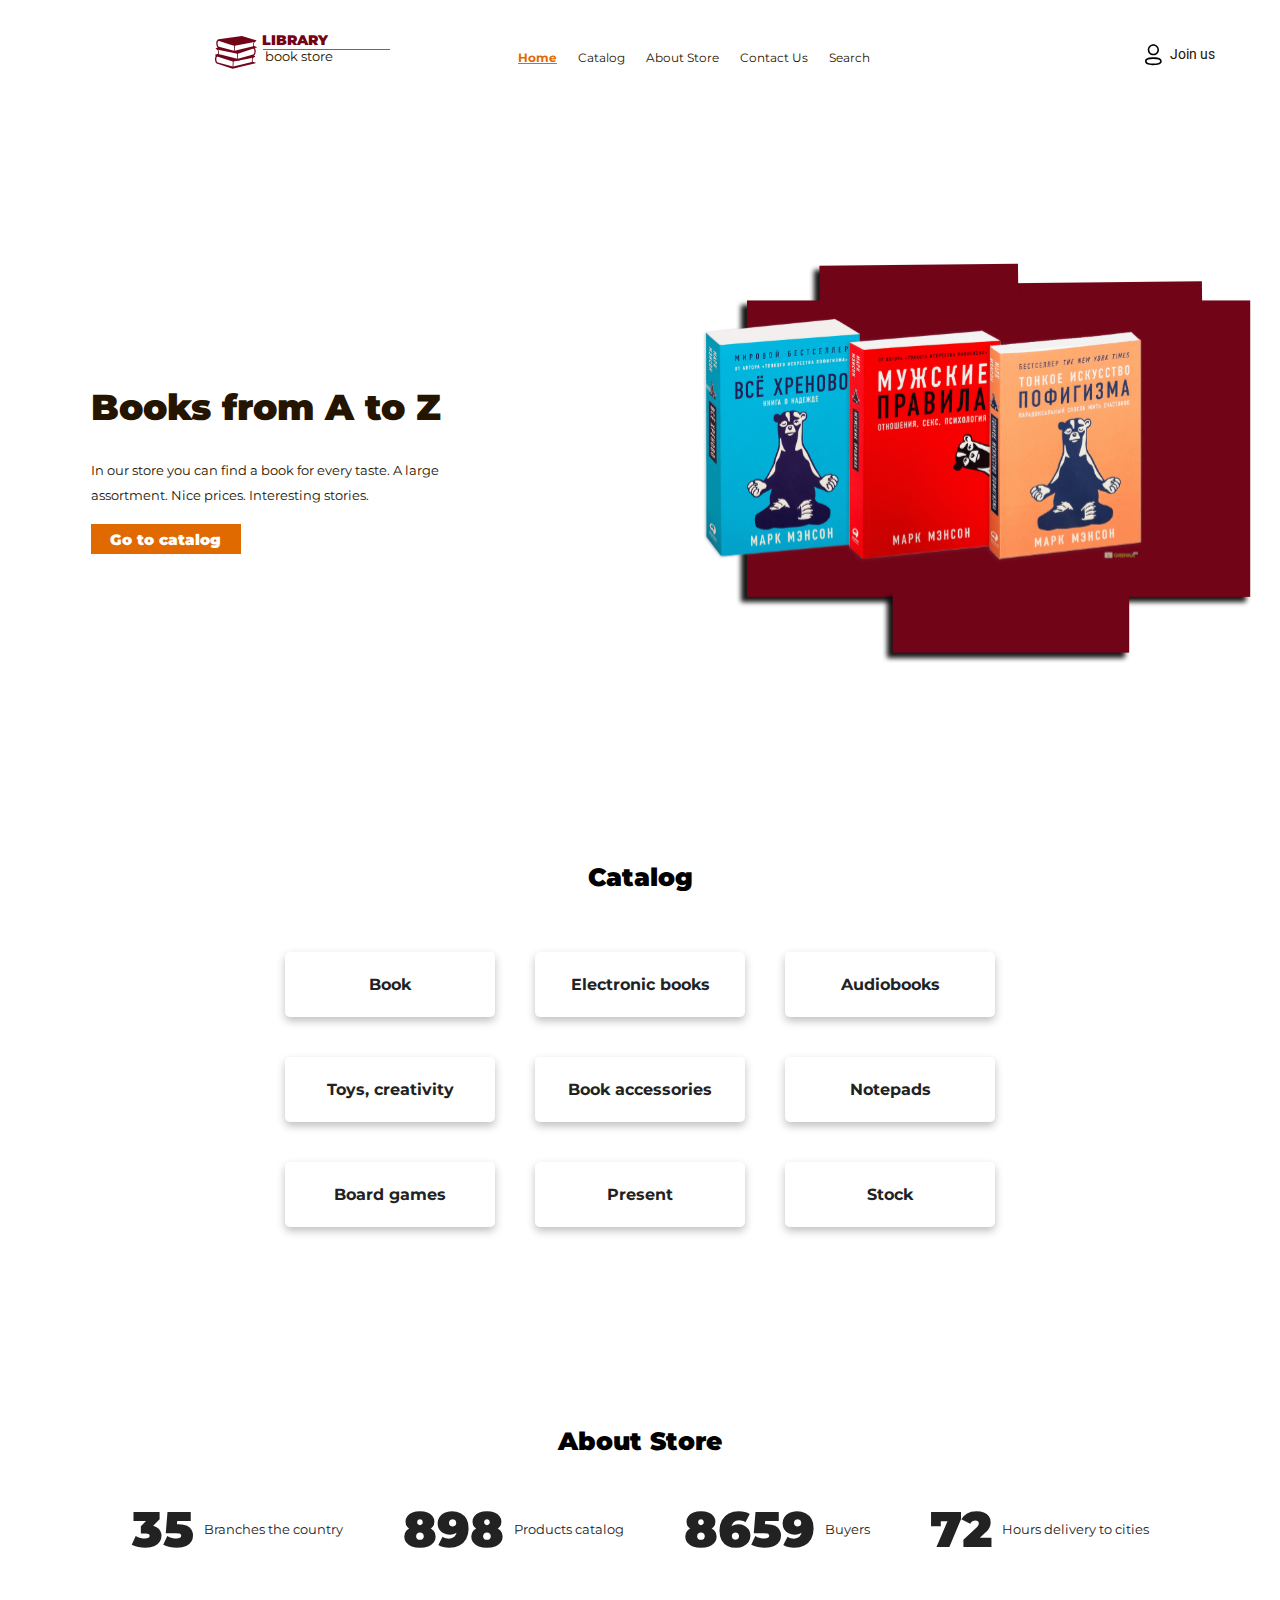
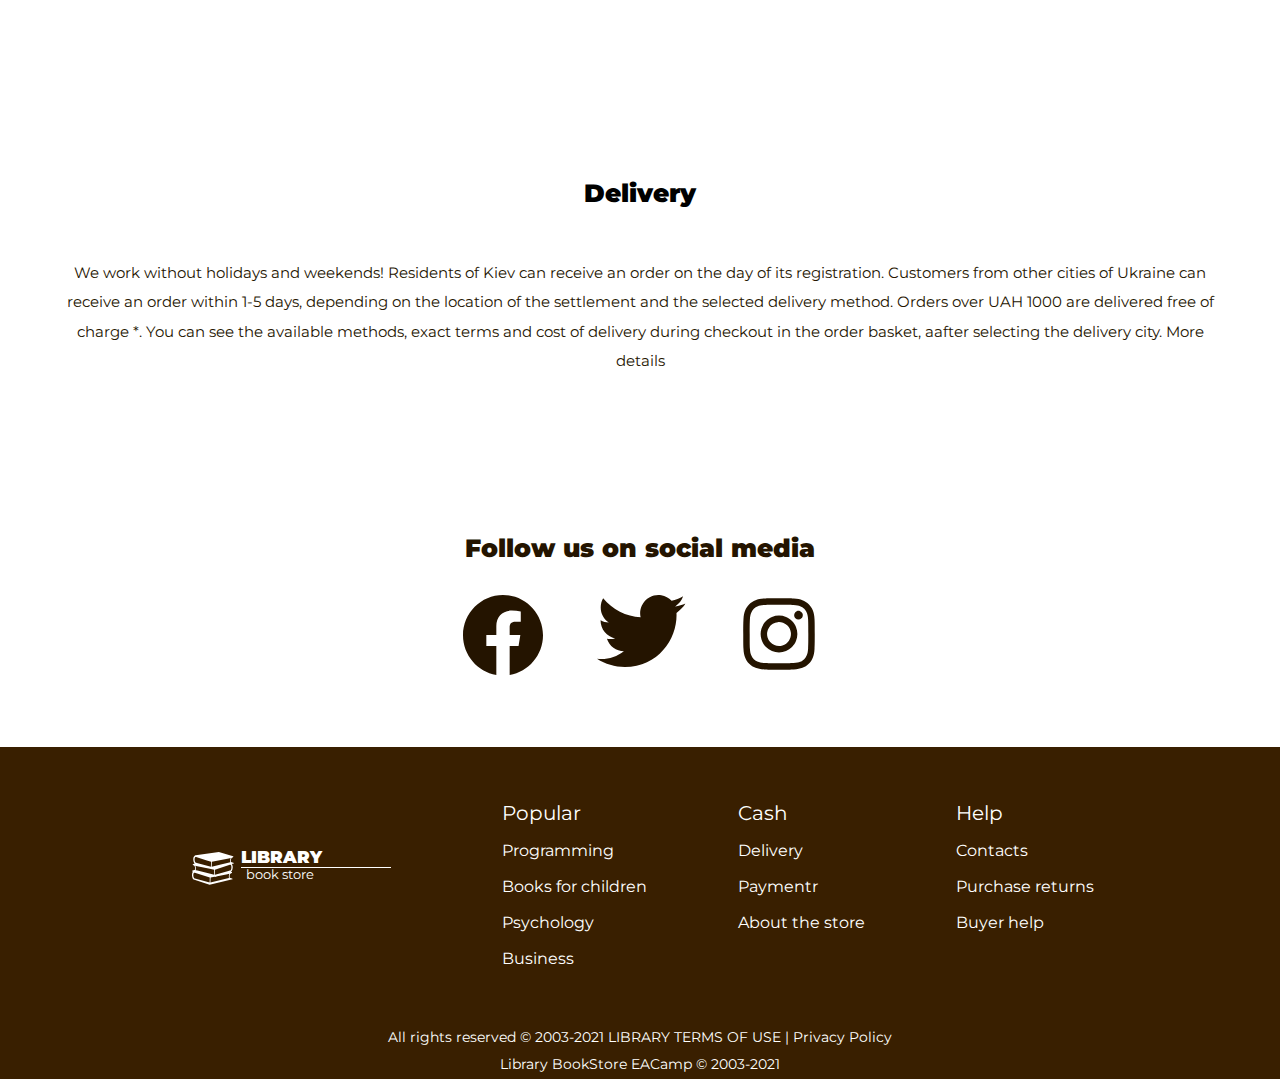
==== index.html @ 6139f286 "libraryapp io try" ====
<!DOCTYPE html>
<html lang="en">

<head>
    <meta charset="UTF-8">
    <meta name="viewport" content="width=device-width, initial-scale=1.0">
    <title>HomePage</title>
    <link href="https://cdn.jsdelivr.net/npm/bootstrap@5.3.2/dist/css/bootstrap.min.css" rel="stylesheet"
        integrity="sha384-T3c6CoIi6uLrA9TneNEoa7RxnatzjcDSCmG1MXxSR1GAsXEV/Dwwykc2MPK8M2HN" crossorigin="anonymous">
    <link rel="stylesheet" href="./client/assets/css/home.css">
</head>

<body>
    <!--HEADER-->
    <header>
        <div class="logoBox">
          <img src="./client/assets/img/headerLogo.svg" />
          <div class="logoWriting">
            <span>LIBRARY</span>
            <div class="line"></div>
            <span>book store</span>
          </div>
        </div>
        <div class="menu">
          <a class="orange" href="./index.html">Home</a>
          <a href="./client/catalog.html">Catalog</a>
          <a  href="./client/aboutPage.html">About Store</a>
          <a href="./client/contact.html">Contact Us</a>
          <a href="./client/searchPage.html">Search</a>
        </div>



          <!-- hamburger icon onclick button x -->

          <div id="overlayrespons" class="overlayresponsive"></div>

            <div id="responss" class="respons">

              <img id="xbtn" class="responsxbtn" src="./client/assets/img/xbutton.svg" alt="">

              <div id="responstag" class="navatag">
                <a href="./index.html">Home</a>
                <a href="./client/catalog.html">Catalog</a>
                <a href="./client/aboutPage.html">About Store</a>
                <a href="./client/contact.html">Contact Us</a>
                <a href="./client/searchPage.html">Search</a>
                <a class="joinopenmodel" href="#" id="joinclick"><span>Join us</span></a>
              </div>

            </div>

            <!-- <br>
            <br>
            <div class="responsmenutext">
              <a href="">Movements</a>
              <a href="">Store</a>
              <a href="">Catalog</a>
              <a href="">Delivery</a>
              <a href="">Blog</a>
            </div> -->
            

           

           <!-- ------ -->

        <div class="joinUs">
          <img src="./client/assets/img/joinUs.svg"/>
          <a class="joinopenmodel" href="#" id="joinclick"><span>Join us</span></a>
        </div>
        <!-- <img class="joinrespons" src="./client/assets/img/joinUs.svg" alt=""> -->
        <img id="hamburgerbtn" src="./client/assets/img/hamburger.svg" class="hamburger">
      </header>


    <section>

        <div class="sectionpage">

            <div class="secpag">
                <h1 class="booktext">Books from A to Z</h1>
                <p class="textp">In our store you can find a book for every taste. A large assortment. Nice prices.
                    Interesting stories.</p>
               <a href="./client/catalog.html"><button class="sectionbtn">Go to catalog</button></a>
            </div>

            <div class="cardmom">
                <img src="./client/assets/img/card.svg">
            </div>
        </div>

    </section>

    </header>

    <main>
        <section class="secCatalog">
            <h1 class="maincatalog">Catalog</h1>

            <div class="catalogboxmom">
                <div class="catalogbox1">
                    <div class="catalogcard">Book</div>

                    <div class="catalogcard">Toys, creativity</div>

                    <div class="catalogcard">Board games</div>

                </div>

                <div class="catalogbox1">

                    <div class="catalogcard">Electronic books</div>

                    <div class="catalogcard">Book accessories</div>

                    <div class="catalogcard">Present</div>

                </div>

                <div class="catalogbox1">

                    <div class="catalogcard">Audiobooks</div>

                    <div class="catalogcard">Notepads</div>

                    <div class="catalogcard">Stock</div>

                </div>


            </div>

        </section>


        <section class="secabout">
            <h1 class="maincatalog">About Store</h1>

            <div class="aboutboxmom">

                <div class="aboutbox1">
                    <div class="aboutnumb">35</div>

                    <div>
                        <p class="numbertext">Branches the country</p>
                    </div>

                </div>

                <div class="aboutbox1">
                    <div class="aboutnumb">898</div>

                    <div>
                        <p>Products catalog</p>
                    </div>
                </div>

                <div class="aboutbox1">
                    <div class="aboutnumb">8659</div>

                    <div>
                        <p>Buyers</p>
                    </div>
                </div>

                <div class="aboutbox1">
                    <div class="aboutnumb">72</div>

                    <div>
                        <p>Hours delivery to cities</p>
                    </div>
                </div>

            </div>
        </section>

        <section class="secdelivery">

            <h1 class="maindelivery">Delivery</h1>
            <p class="deliverytext">We work without holidays and weekends! Residents of Kiev can receive an order on the
                day of its registration. Customers from other cities of Ukraine can receive an order within 1-5 days,
                depending on the location of the settlement and the selected delivery method. Orders over UAH 1000 are
                delivered free of charge *. You can see the available methods, exact terms and cost of delivery during
                checkout in the order basket, aafter selecting the delivery city.
                More details
            </p>

        </section>

        <section id="sectionThree">
          <span>Follow us on social media</span>
          <div class="icons">
            <a href="https://www.facebook.com/"><img src="./client/assets/img/facebook.svg" /></a>
            <a href="https://twitter.com/?lang=tr"><img src="./client/assets/img/twitter.svg" /></a>
            <a href="https://www.instagram.com/"><img src="./client/assets/img/instagram.svg" /></a>
          </div>
        </div>
        </section>

    </main>


  <!-- FOOTER-->
  <footer class="footerpage">
    <div class="footerMain">
      <div class="footerlibblock">
        <img
          width="42"
          height="42"
          src="./client/assets/img/footerLogo.svg"
          alt=""
        />
        <div class="librarylayout">
          <h1 class="footerlibtext">LIBRARY</h1>
          <div class="footerlibbor"></div>
          <h2 class="footerbookstr">book store</h2>
        </div>
      </div>
      <div class="footerMobileBox">
        <a href="">Home</a>
        <a href="">Catalog</a>
        <a href="">About</a>
        <a href="">Contact us</a>
        <a href="">Search</a>
        <img src="./client/assets/img/footerLine.svg" class="line" />
      </div>

      <div class="footertagbox">
        <div class="tagbox">
          <a class="popularTag" href="">Popular</a>
          <a class="footerTag" href=""> Programming</a>
          <a class="footerTag" href=""> Books for children</a>
          <a class="footerTag" href="">Psychology</a>
          <a class="footerTag" href=""> Business</a>
        </div>

        <div class="tagbox">
          <a class="popularTag" href="">Cash</a>
          <a class="footerTag" href="">Delivery</a>
          <a class="footerTag" href=""> Paymentr</a>
          <a class="footerTag" href=""> About the store</a>
        </div>

        <div class="tagbox">
          <a class="popularTag" href="">Help</a>
          <a class="footerTag" href="">Contacts</a>
          <a class="footerTag" href=""> Purchase returns</a>
          <a class="footerTag" href=""> Buyer help</a>
        </div>
      </div>
    </div>

    <div class="textend">
      <p>
        All rights reserved © 2003-2021 LIBRARY TERMS OF USE | Privacy Policy
      </p>
      <p>Library BookStore EACamp © 2003-2021</p>
    </div>
  </footer>


    <!-- join us Modal -->

    <div class="overlay" id="overlaymodal"></div>

    <div class="joincontent" id="joinustext">
        <div>
            <h1 class="jointitle">Join Us</h1>
        </div>

        <br>
        <br>
        <br>

    <div class="joinboxing">
        <input class="joininputname" type="text" name="" id="" placeholder="Fullname">
        <input class="joininputname" type="text" name="" id="" placeholder="Email">
        <button class="joinbtn">Join</button>
    </div>
    </div>




    <script src="./client/assets/js/index.js"></script>
    <script src="./client/assets/js/responsive.js"></script>
</body>

</html>
---- client/assets/css/home.css ----
@import url(./fonthome.css);
@import url(./resethome.css);
header {
    display: flex;
    justify-content: space-between;
    align-items: center;
  }
  header .logoBox {
    display: flex;
    margin-top: 31px;
    margin-left: 215px;
  }
  header .logoWriting {
    display: flex;
    flex-direction: column;
  }
  header .logoWriting span:first-child {
    color: #720418;
    font-family: "Montserrat", sans-serif;
    font-size: 14px;
    font-style: normal;
    font-weight: 900;
    line-height: normal;
    margin-left: 5px;
  }
  header .logoWriting .line {
    width: 127px;
    height: 1px;
    background: rgba(0, 0, 0, 0.59);
    margin-left: 6px;
  }
  header .logoWriting span:last-child {
    margin-left: 8px;
    color:  #241400;
  /* Текст в параграфах */
  font-family: Montserrat;
  font-size: 13px;
  font-style: normal;
  font-weight: 400;
  
  }
  header .menu {
    display: flex;
    gap: 21px;
    margin-top: 42px;
  }
  header .menu a {
    color: #241400;
    font-family: "Montserrat", sans-serif;
    font-size: 12px;
    font-style: normal;
    font-weight: 400;
    line-height: 196.187%;
    text-decoration: none;
  }
  header .menu .orange {
    color: #e16a00;
    font-family: "Montserrat", sans-serif;
    font-size: 12px;
    font-style: normal;
    font-weight: 700;
    line-height: 196.187%;
    text-decoration-line: underline;
  }
  header .joinUs {
    display: flex;
    justify-content: center;
    align-items: center;
    gap: 6px;
    margin-top: 35px;
  }
  header .joinUs span {
    color: #241400;
    font-family: "Roboto", sans-serif;
    font-size: 14px;
    font-style: normal;
    font-weight: 400;
    line-height: normal;
    margin-right: 65px;
  }
.body{
    background-color: rgb(255,250,245);
}

.responsmenutext a{
  display: none;
}

.libborder{
    width: 150px;
    height: 1px;
    background-color: brown;
}


.librarylayout{
    display: flex;
    flex-direction: column;
}

.libraryblock{
    display: flex;
    gap: 7px;
}

.sectiona{
    color: #241400;
    font-family: 'Montserrat', sans-serif;font-family: 'Roboto', sans-serif;
}
h3{
color: #E16A00;
font-size: 12px;
font-style: normal;
font-weight: 700;
line-height: 196.187%; /* 23.542px */
text-decoration-line: underline;
font-family: 'Montserrat', sans-serif;
}

.headersection{
display: flex;
gap: 25px;
font-family: 'Montserrat', sans-serif;
font-size: 12px;
font-style: normal;
font-weight: 400;
line-height: 196.187%;
}

.join{
    display: flex;
    align-items: center;
    gap: 5px;
    margin-left: 100px;
}

.sectionbtn{
    background-color: #E16A00;
    border: none;
    width: 150px;
    height: 30px;
    color: #FFFFFF;
    font-size: 15px;
font-style: normal;
font-weight:900;
line-height: 196.187%;
font-family: 'Montserrat', sans-serif;
}

.bookfrom{
    font-weight: 900;
}

.sectionpage {
    display: flex;
    justify-content: center;
    gap: 239px;
    align-items: center;
    
}

.secpag{
    display: flex;
    justify-content: center;
    flex-direction: column;
    gap: 15px;

}

.textp{
width: 370px;
font-family: 'Montserrat', sans-serif;
font-size: 13px;
font-style: normal;
font-weight: 400;
line-height: 196.187%;
color: #241400;
}

.cardall{
    display: flex;
    flex-direction: row-reverse;
}

section{
    display: flex;
    justify-content: space-around;
    align-items: flex-start;
    margin-top: 190px;
}

.booktext{
    color: #241400;
    font-family: Montserrat;
    font-size: 36px;
    font-style: normal;
    font-weight: 900;
    line-height: 196.187%;
}

.librarytext{
color: #720418;
font-family: 'Montserrat', sans-serif;
font-size: 17px;
font-style: normal;
font-weight: 900;
line-height: normal;
}

.bookstore{
font-family: 'Montserrat', sans-serif;
font-size: 13px;
font-style: normal;
font-weight: 400;
margin-left: 5px;
}

.cardmom{
    display: flex;
width: 490px;
height: 400px;
flex-shrink: 0;
}



/* ---- css for main */

.maincatalog{
    color: #000000;
font-size: 25px;
font-style: normal;
font-weight: 900;
line-height: 196.187%;
font-family: 'Montserrat', sans-serif;
}

.secCatalog{
    display: flex;
    justify-content: center;
    align-items: center;
    flex-direction: column;
    gap: 50px;
}

.catalogcard{
display: flex;
justify-content: center;
align-items: center;
width: 210px;
height: 65px;
font-weight:700;
flex-shrink: 0;
border-radius: 5px;
background: #FFFFFF;
font-family: 'Montserrat', sans-serif;
box-shadow: 0px 4px 9px 0px rgba(0, 0, 0, 0.25);
}

.catalogbox1{
    display: flex;
    flex-direction: column;
    justify-content: center;
    align-items: center;
    gap: 40px;
}

.catalogboxmom{
    display: flex;
    justify-content: center;
    gap: 40px;
}

.aboutboxmom{
    display: flex;
    justify-content: center;
    gap: 60px;
    
}

.aboutbox1{
    display: flex;
    justify-content: center;
    align-items: center;
    gap: 10px;
}

.secabout{
    display: flex;
    justify-content: center;
    align-items: center;
    flex-direction: column;
    gap: 15px;
}

.aboutnumb{
font-size: 50px;
font-style: normal;
font-weight: 900;
line-height: 196.187%;
font-family: 'Montserrat', sans-serif;
}

.aboutbox1 p{
    font-size: 13px;
font-style: normal;
font-weight: 400;
line-height: 196.187%; 
font-family: 'Montserrat', sans-serif;
}

.maindelivery{
    color: #000000;
font-size: 25px;
font-style: normal;
font-weight: 900;
line-height: 196.187%;
font-family: 'Montserrat', sans-serif;
}

.secdelivery{
    display: flex;
    justify-content: center;
    flex-direction: column;
    align-items: center;
    gap: 40px;
}

.deliverytext{
color: #241400;
width: 1160px;
text-align: center;
font-size: 15px;

font-weight:400;
line-height: 196.187%;
font-family: 'Montserrat', sans-serif;
}


/* media section */

#sectionThree {
    display: flex;
    justify-content: center;
    align-items: center;
    flex-direction: column;
    margin-top: 148px;
    margin-bottom: 72px;
  }
  #sectionThree span {
    color: #241400;
    font-family: "Montserrat", sans-serif;
    font-size: 25px;
    font-style: normal;
    font-weight: 900;
    line-height: 196.187%;
  }
  #sectionThree .icons {
    display: flex;
    gap: 54px;
    margin-top: 22px;
  }


  /* Footer */

  .footerpage{
    background-color: #391F00;
display: flex;
flex-direction: column;
/* display: flex;
justify-content: space-between;
width: 100%;
height: 200px;
flex-shrink: 0;
background-color: #391F00;
box-sizing: border-box;
padding-left: 192px;
padding-right: 186px; */
  }

  .footerlibtext{
    color: #FFFFFF;
font-family: 'Montserrat', sans-serif;
font-size: 17px;
font-style: normal;
font-weight: 900;
line-height: normal;
  }

  .footerbookstr{
    color: #FFFFFF;
font-family: 'Montserrat', sans-serif;
font-size: 13px;
font-style: normal;
font-weight: 400;
margin-left: 5px;
  }

  .footerlibbor{
    width: 150px;
    height: 1px;
    background-color: #FFFFFF;
  }

  .popularTag{
    color: #FFFFFF;
    font-size: 20px;
    font-family: 'Montserrat', sans-serif;
  }

  .footerTag{
    color: #FFFFFF;
    font-family: 'Montserrat', sans-serif;
  }

.footertagbox{
    display: flex;
    gap: 91px;
    margin-top: 56px;
}

.footerallbox{
    display: flex;
    justify-content: space-around;
    align-items: center;
}

.tagbox{
    display: flex;
    flex-direction: column;
    gap: 20px;
}

.footerlibblock{
    display: flex;
    gap: 7px;
    margin-top: 100px;
}

.footerMain{
    display: flex;
justify-content: space-between;
width: 100%;
height: 200px;
flex-shrink: 0;
background-color: #391F00;
box-sizing: border-box;
padding-left: 192px;
padding-right: 186px;
}

.textend{
    text-align: center;
    color: #FFFFFF;
    margin-top: 77px;
    font-size: 14px;
font-style: normal;
font-weight: 400;
line-height: 196.187%;
font-family: 'Montserrat', sans-serif;
}


/* ---- Join modal */



body .overlay{
  position: fixed;
  top: 0;
  left: 0;
  width: 100vw;
  height: 100vh;
  background: rgba(0, 0, 0, 0.50);
  z-index: 1;
  display: none;
  /* transition: opacity 0.3s ease; */
}



.overlay:hover, .overlay:focus{
  color: black;
  text-decoration: none;
  cursor: pointer;
}

.joinopenmodel{
  background-color: #ddd;
}

.joincontent{
  position: absolute;
  top: 95%;
  left: 50%;
  transform: translate(-50%, -50%);
  background-color: #FFFFFF;
  width: 630px;
  height: 500px;
  flex-shrink: 0;
  z-index: 2;
  text-align: center;
  padding: 20px;
  box-sizing: border-box;
  display: none;
}

.jointitle{
  text-align: center;
  font-size: large;
  margin-top: 45px;
  color: #000;
  font-family: 'Montserrat', sans-serif;
  text-align: center;
 
  font-size: 38px;
  font-style: normal;
  font-weight: 700;
  line-height: normal;
}

.joininputname{
  border: 1px solid #CECECE;
background: #FFF;
width: 550px;
height: 70px;
flex-shrink: 0;
color: #797667;

font-family: 'Crimson Text', serif;
font-size: 19px;
font-style: normal;
font-weight: 400;
line-height: normal;
box-sizing: border-box;
padding-left: 38px;
padding-bottom: 10px;

}

.joinboxing{
  display: flex;
  flex-direction: column;
  align-items: center;
  gap: 30px;
}

.joinbtn{
  width: 550px;
  height: 70px;
  flex-shrink: 0;
  border-radius: 5px;
border: 1px solid #CECECE;
background: #E16A00;
color: #FFF;

text-align: center;
font-family: 'Crimson Text', serif;
font-size: 19px;
font-style: normal;
font-weight: 700;
line-height: normal;
}

.joinopenmodel{
  background-color: transparent;
}

@keyframes fadeIn {
  from {
  	opacity: 0;
  }
  to {
 	opacity: 1;
  }
}

@keyframes fadeOut {
  from {
  	opacity: 1;
  }
  to {
 	opacity: 0;
  }
}

header .hamburger{
  display: none;
}

footer .footerMobileBox{
  display: none;
}

.joinrespons{
  display: none;
}

.respons{
  display: none;
}

/* ----- Home Page Responsive */


@media screen and (max-width: 911px) {
  body {
    overflow-x: hidden;
  }
header {
    display: flex;
    flex-wrap: wrap;
    padding-left: 15px;
    padding-right: 33px;
}
  header .logoBox {
    width: 177px;
    height: 42px;
    flex-shrink: 0;
    margin-left: 0px;
    margin-top: 16px;
  }
  header .menu {
    display: none;
  }
  header .joinUs {
    display: none;
  }
  header .hamburger {
    display: block;
  }

  /* responsive overlay and menu page */


  .respons img{
    position: fixed;
    top: 0;
    right: 0;
    margin-right: 15px;
    margin-top: 22px;
    display: none;
  }

  

.respons .navatag {
display: flex;
flex-direction: column;
position: fixed;
top: 0;
right: 0;
margin-right: 15px;
margin-top: 18px;
margin-top: 120px;
margin-right: 15px;
text-align: right;
font-family: Montserrat;
font-size: 17px;
font-style: normal;
font-weight: 400;
line-height: 196.187%;
display: none;
}

  .navatag a{
    display: flex;
    flex-direction: column;
    color: #F2F2F2;
    margin-top: 30px;
  }

 body .overlayresponsive{
    position: fixed;
    top: 0;
    left: 0;
    width: 100vw;
    height: 100vh;
    background: rgba(36, 20, 0, 0.90);
    display: none;
  }

/* .responsmenutext a{
display: flex;
flex-direction: column;
margin-top: 70px;
margin-right: 15px;
color: #F2F2F2;
text-align: right;
font-family: Montserrat;
font-size: 17px;
font-style: normal;
font-weight: 400;
line-height: 196.187%;
} */
  

/* ---------- */



  .joinrespons{
    display: block;
  }

  .sectionpage {
    display: flex;
    flex-direction: column;
  /* flex-wrap: wrap; */
  /* width: 100%; */
  width: 100vh;
  margin: 0;
}


.secpag{
  margin-left: 7px;
  display: flex;
  margin-top: -70px;
  
  flex-wrap: wrap;
}

.secpag p{
  margin-left: 6px;
}
.cardmom img{
width: 77%;
display: flex;
flex-direction: column;
justify-content: center;
flex-wrap: wrap;
margin: auto;
margin-top: -120px;
}

.secabout{
 margin-top: px;
}
.cardmom{
  display: flex;
margin-bottom: -350px;
flex-shrink: 0;
}

.sectionbtn{
  width: 360px;
  height: 50px;
}



.catalogboxmom{
  display: flex;
  flex-direction: column;
  justify-content: center;
}

.aboutboxmom{
  display: flex;
  flex-direction: column;
  align-items: start;
  justify-content: center;
  gap: 50px;
  
  width: 330px;
  
}


.deliverytext{
  color: #241400;
text-align: center;
max-width: 290px;
  }


  footer {
    display: flex;
    justify-content: center;

  }

  footer .footerMain {
    display: flex;
    justify-content: center;
    flex-direction: column;
    width: 100%;
    height: 166px;
    flex-shrink: 0;
    background-color: #391f00;
    box-sizing: border-box;
    padding-left: 38px;
    padding-right: 21.4px;
    padding-top: 13px;
  }
  footer .tagbox {
    display: none;
  }
  footer .footertagbox {
    justify-content: center;
    margin-top: 0px;
    padding-top: 0px;
  }
  footer .footerlibblock {
    justify-content: center;
    display: flex;
    margin-bottom: 4px;
    margin-top: 141px;
  }
  footer .footerMain {
    justify-content: center;
    margin: 0;
    padding: 0;
    height: 0px;
  }
  footer .footerMobileBox {
    display: block;
    text-align: center;
  }
  footer .footerMobileBox a {
    padding: 8px;
    color: #f2f2f2;
    font-family: "Montserrat",  sans-serif;
    font-size: 12px;
    font-style: normal;
    font-weight: 400;
    line-height: 196.187%; /* 23.542px */
  }
  footer .textend {
    margin-top: 130px;
    display: flex;
    justify-content: center;
  }
  footer .textend p:first-child {
    display: none;
  }
  footer .textend p:last-child {
    display: block;
    color: #fff;
    text-align: center;
    font-family: "Montserrat",  sans-serif;
    font-size: 12px;
    font-style: normal;
    font-weight: 400;
    line-height: 196.187%; /* 23.542px */
    width: 175px;
  }
  footer .footerMobileBox .line {
    display: block;
    margin: auto;
    width: 250px;
    margin-top: 32px;
  }
}
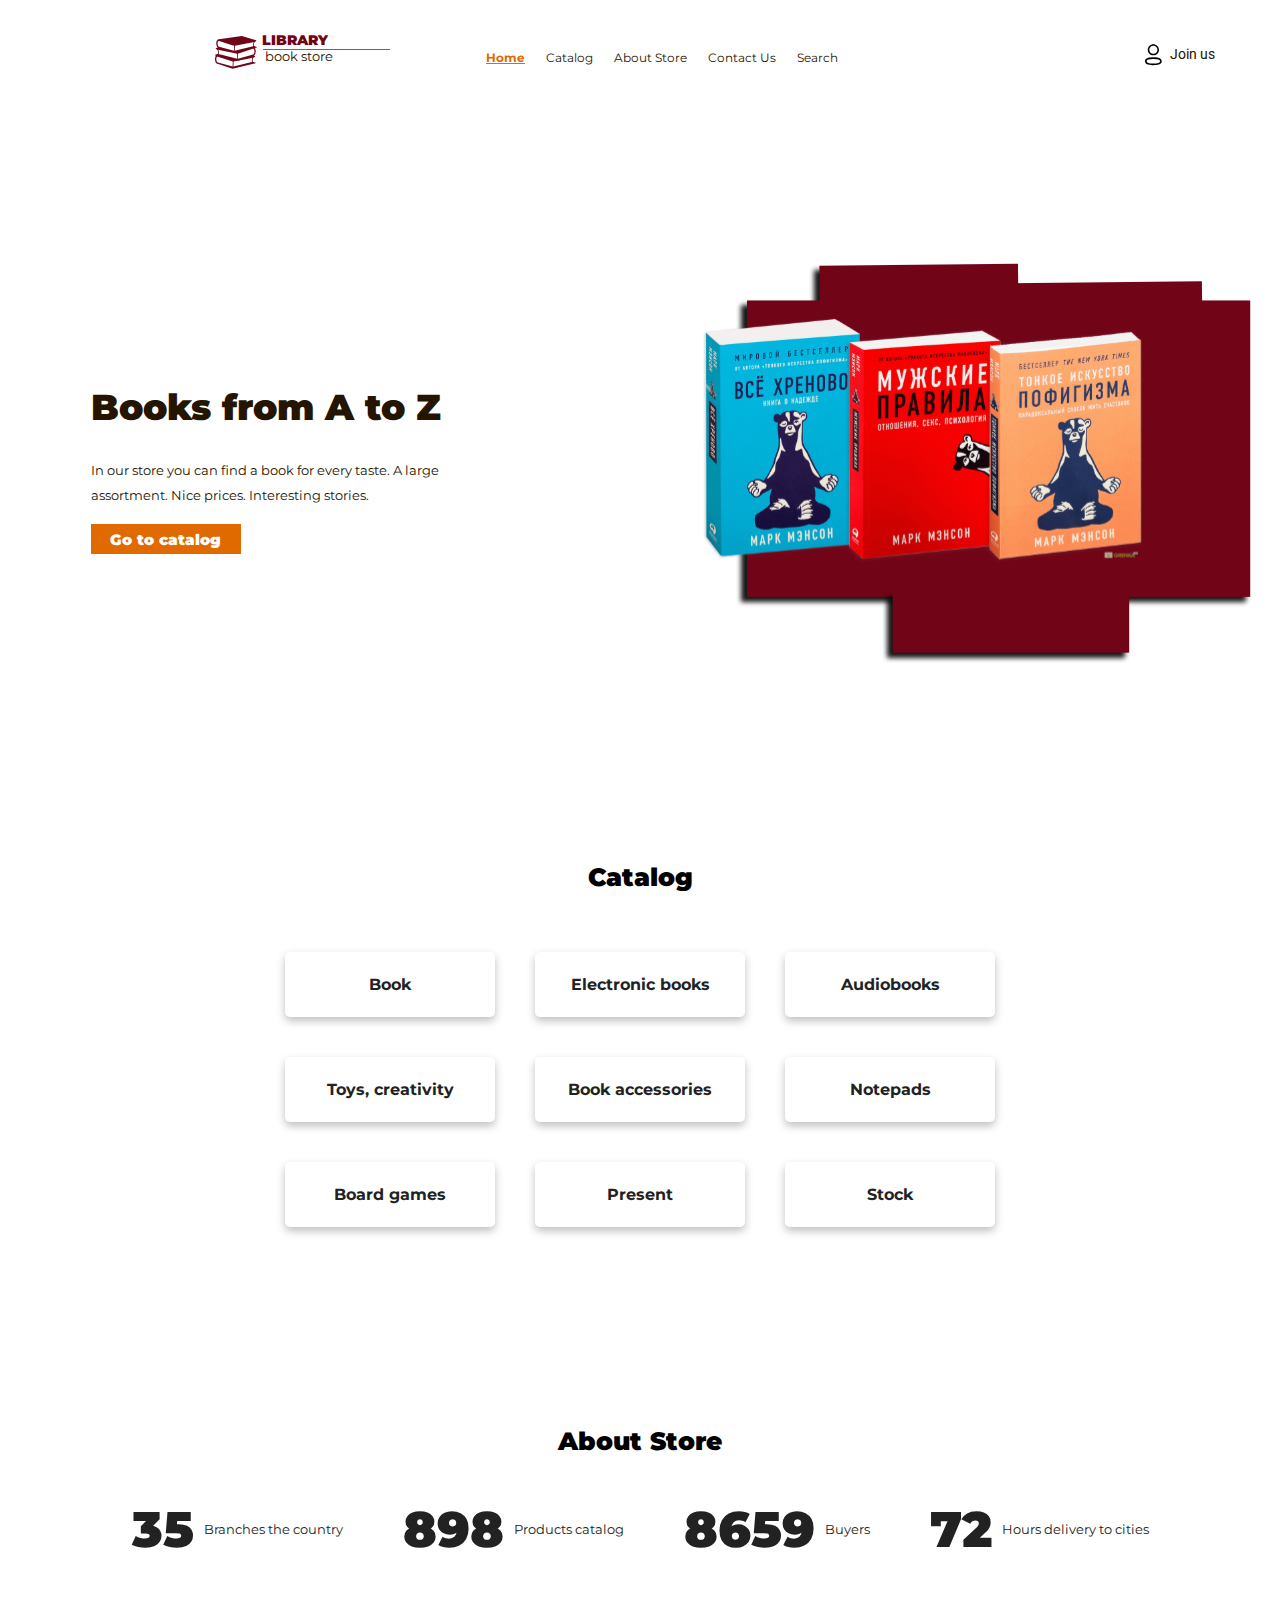
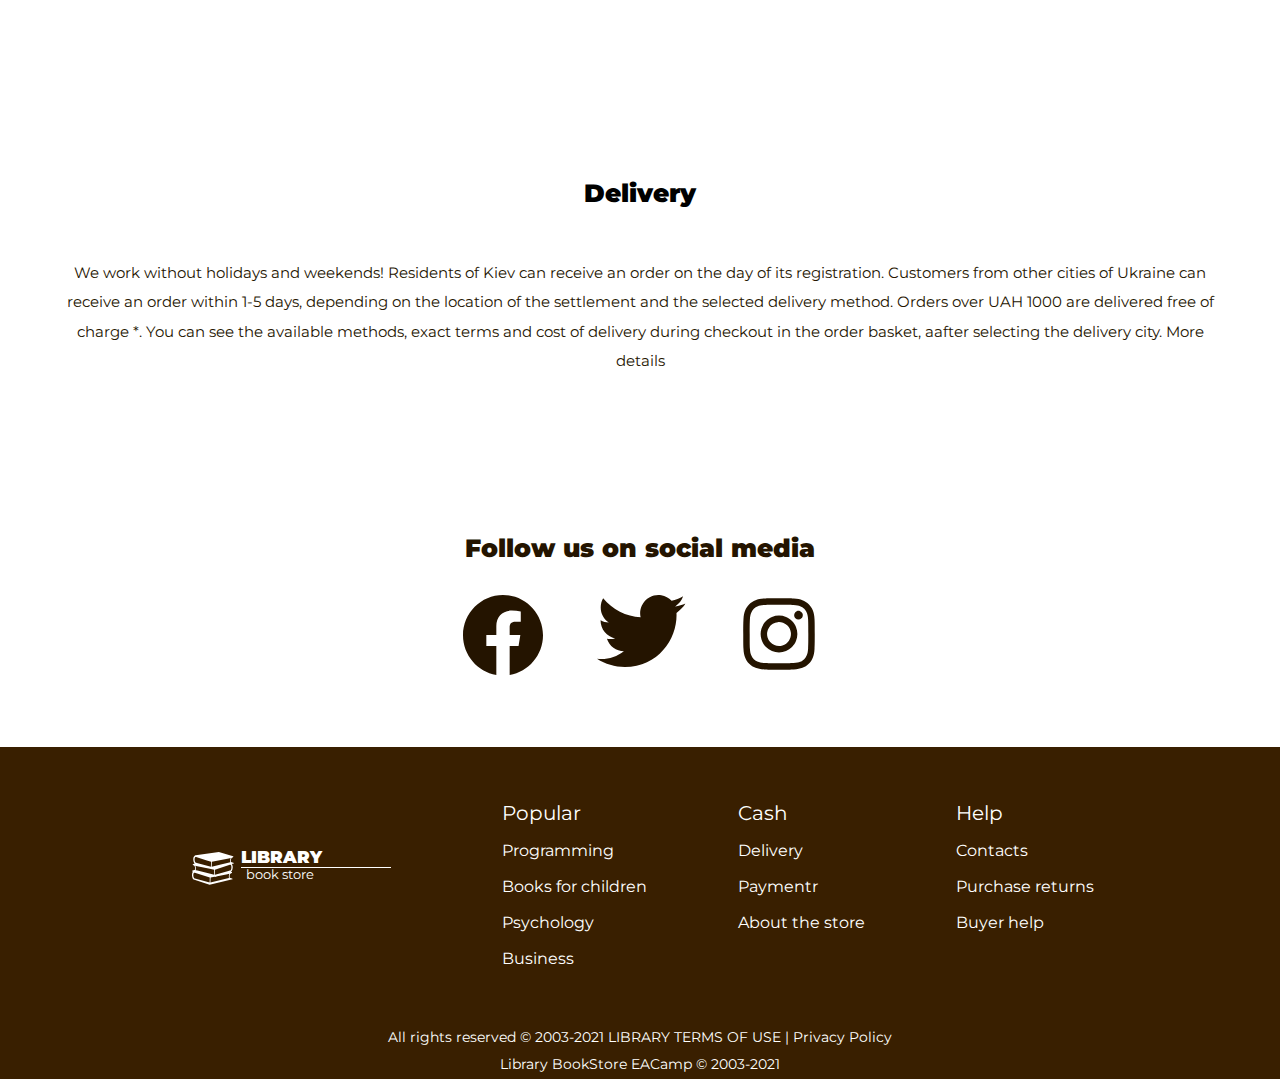
==== commit ae034825: "mobile responsive join us page update" ====
--- a/index.html
+++ b/index.html
@@ -45,9 +45,12 @@
                 <a href="./client/aboutPage.html">About Store</a>
                 <a href="./client/contact.html">Contact Us</a>
                 <a href="./client/searchPage.html">Search</a>
-                <a class="joinopenmodel" href="#" id="joinclick"><span>Join us</span></a>
               </div>
 
+            </div>
+
+            <div class="">
+              <img class="responsivejoinUs" id="joinclick" src="./client/assets/img/joinUs.svg"/>
             </div>
 
             <!-- <br>
--- a/client/assets/css/home.css
+++ b/client/assets/css/home.css
@@ -80,6 +80,10 @@
   }
 .body{
     background-color: rgb(255,250,245);
+}
+
+.responsivejoinUs{
+  display: none;
 }
 
 .responsmenutext a{
@@ -701,6 +705,51 @@
 
 
 
+
+
+
+/* ----- Join Us page */
+
+.joincontent{
+ width: 350px;
+}
+
+.joininputname{
+  width: 300px;
+}
+
+.joinbtn{
+  width: 300px;
+}
+
+.responsivejoinUs{
+  display: block;
+}
+
+
+.joincontent{
+  position: absolute;
+  top: 60%;
+  left: 50%;
+  transform: translate(-50%, -50%);
+  background-color: #FFFFFF;
+  flex-shrink: 0;
+  z-index: 2;
+  text-align: center;
+  padding: 20px;
+}
+
+
+
+
+
+
+
+
+
+/* --------- */
+
+
   .joinrespons{
     display: block;
   }
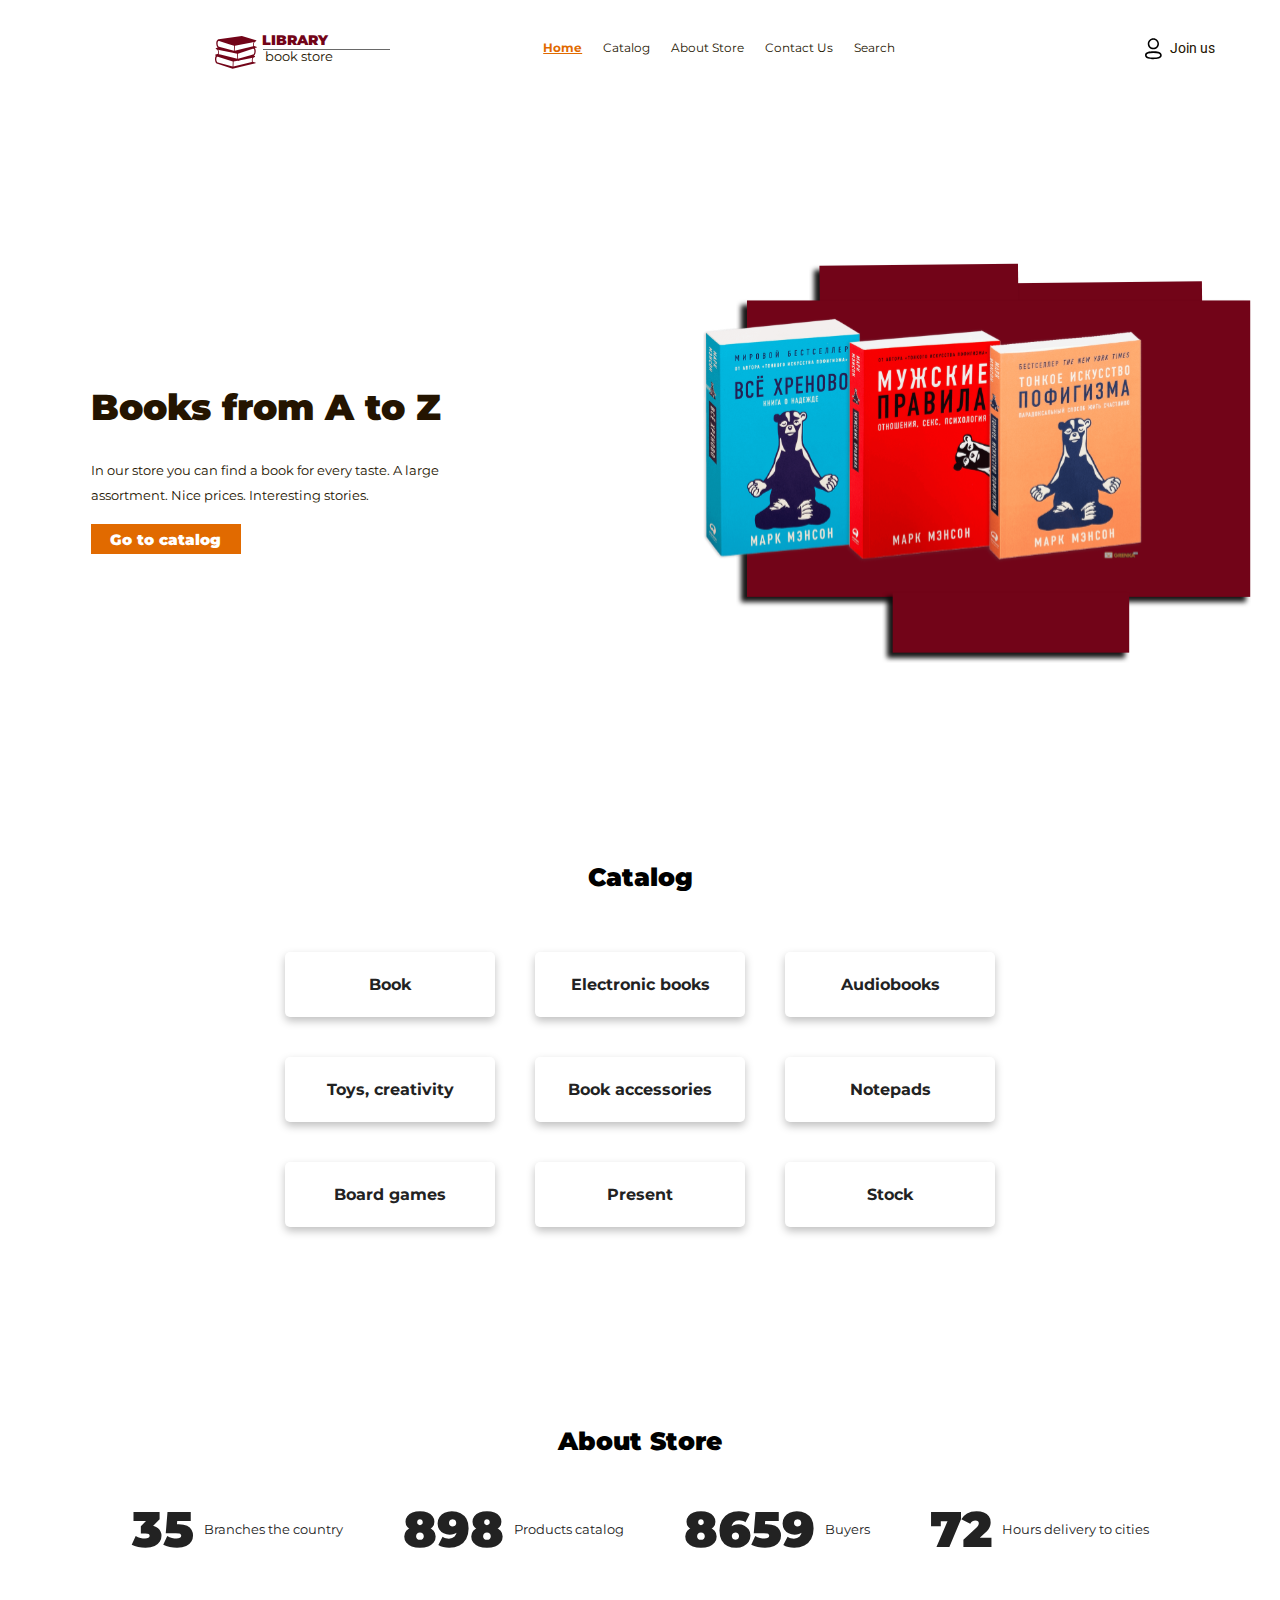
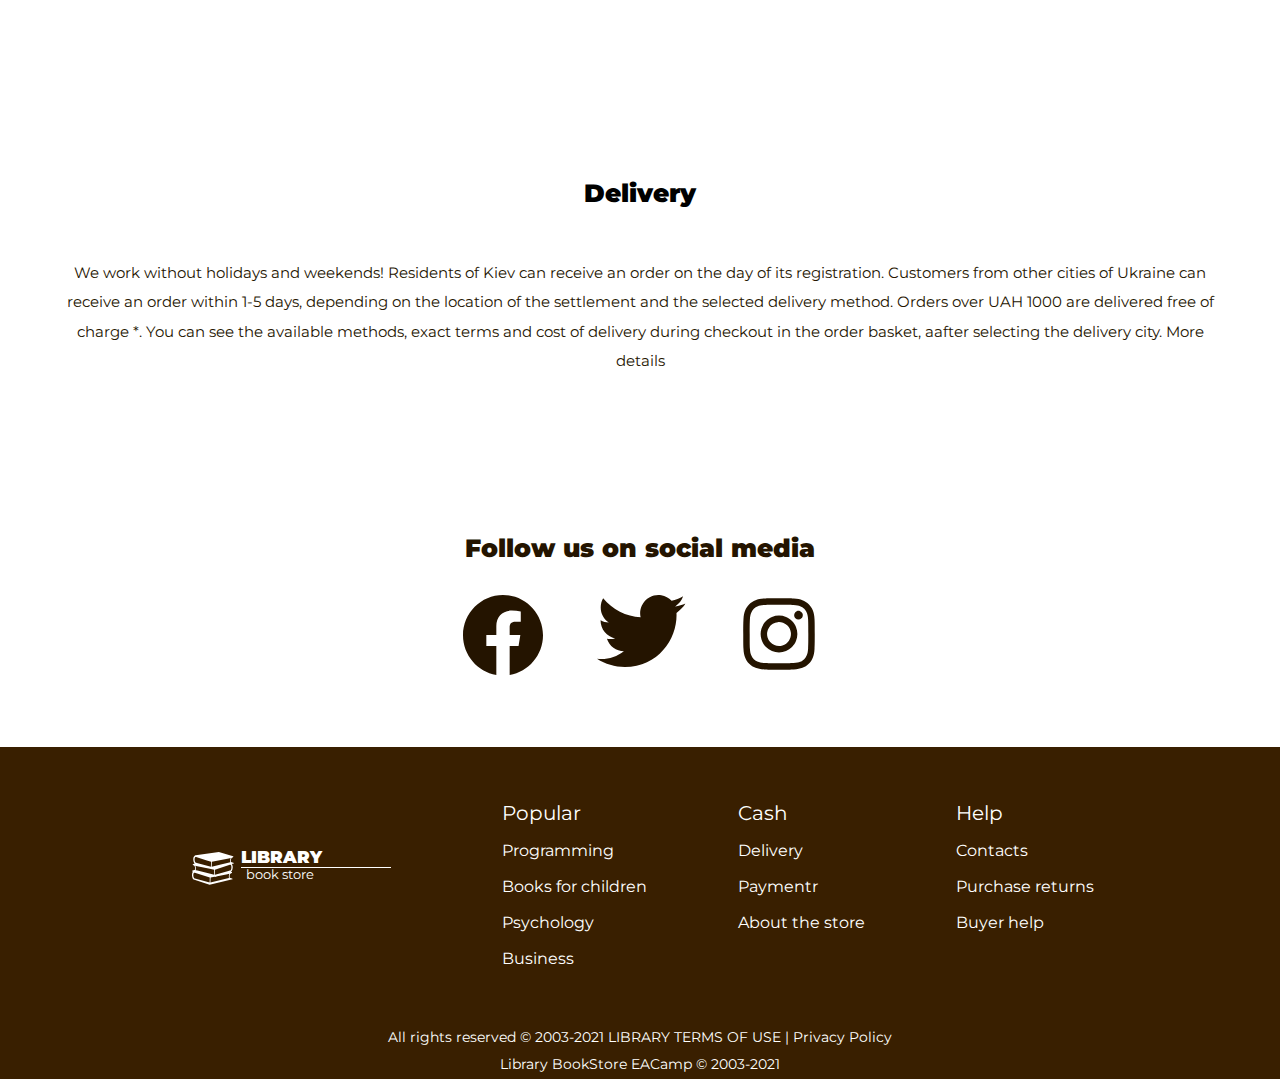
==== commit f51e20f4: "all fixed is solved" ====
--- a/index.html
+++ b/index.html
@@ -21,6 +21,7 @@
             <span>book store</span>
           </div>
         </div>
+
         <div class="menu">
           <a class="orange" href="./index.html">Home</a>
           <a href="./client/catalog.html">Catalog</a>
@@ -29,8 +30,7 @@
           <a href="./client/searchPage.html">Search</a>
         </div>
 
-
-
+        
           <!-- hamburger icon onclick button x -->
 
           <div id="overlayrespons" class="overlayresponsive"></div>
@@ -49,10 +49,18 @@
 
             </div>
 
-            <div class="">
-              <img class="responsivejoinUs" id="joinclick" src="./client/assets/img/joinUs.svg"/>
-            </div>
-
+            
+
+            <!------ join us icon responsive -->
+            <div>
+              <img class="responsivejoinUs" id="joinclickres" src="./client/assets/img/joinUs.svg"/>
+            </div>
+
+            <!-- ----- -->
+
+
+
+            
             <!-- <br>
             <br>
             <div class="responsmenutext">
@@ -62,18 +70,21 @@
               <a href="">Delivery</a>
               <a href="">Blog</a>
             </div> -->
-            
-
-           
-
+    
            <!-- ------ -->
+
+
+           <div class="responsxbtnjoin">
+            <img id="xbtnres" src="./client/assets/img/xbutton.svg" alt="">
+          </div>
 
         <div class="joinUs">
           <img src="./client/assets/img/joinUs.svg"/>
           <a class="joinopenmodel" href="#" id="joinclick"><span>Join us</span></a>
         </div>
-        <!-- <img class="joinrespons" src="./client/assets/img/joinUs.svg" alt=""> -->
+
         <img id="hamburgerbtn" src="./client/assets/img/hamburger.svg" class="hamburger">
+
       </header>
 
 
@@ -263,6 +274,28 @@
   </footer>
 
 
+  
+    <!-- -------respinsive join us modal -->
+
+    <div class="joincontentresponsive" id="joinustextres">
+      <div>
+          <h1 class="jointitle">Join Us</h1>
+      </div>
+
+      <br>
+      <br>
+      <br>
+
+  <div class="joinboxingres">
+      <input class="joininputnameres" type="text" name="" id="" placeholder="Email">
+      <input class="joininputnameres" type="text" name="" id="" placeholder="Password">
+      <button class="joinbtnres">Join</button>
+  </div>
+
+  </div>
+<!-- --------- -->
+
+
     <!-- join us Modal -->
 
     <div class="overlay" id="overlaymodal"></div>
@@ -277,15 +310,12 @@
         <br>
 
     <div class="joinboxing">
-        <input class="joininputname" type="text" name="" id="" placeholder="Fullname">
         <input class="joininputname" type="text" name="" id="" placeholder="Email">
+        <input class="joininputname" type="text" name="" id="" placeholder="Password">
         <button class="joinbtn">Join</button>
     </div>
     </div>
 
-
-
-
     <script src="./client/assets/js/index.js"></script>
     <script src="./client/assets/js/responsive.js"></script>
 </body>
--- a/client/assets/css/home.css
+++ b/client/assets/css/home.css
@@ -42,7 +42,8 @@
   header .menu {
     display: flex;
     gap: 21px;
-    margin-top: 42px;
+    margin-top: 23px;
+    margin-left: 100px;
   }
   header .menu a {
     color: #241400;
@@ -67,7 +68,7 @@
     justify-content: center;
     align-items: center;
     gap: 6px;
-    margin-top: 35px;
+    margin-top: 23px;
   }
   header .joinUs span {
     color: #241400;
@@ -85,6 +86,7 @@
 .responsivejoinUs{
   display: none;
 }
+
 
 .responsmenutext a{
   display: none;
@@ -594,6 +596,10 @@
   display: none;
 }
 
+.hamburger{
+  display: none;
+}
+
 footer .footerMobileBox{
   display: none;
 }
@@ -606,13 +612,15 @@
   display: none;
 }
 
+.joincontentresponsive{
+  display: none;
+}
+
 /* ----- Home Page Responsive */
 
 
 @media screen and (max-width: 911px) {
-  body {
-    overflow-x: hidden;
-  }
+
 header {
     display: flex;
     flex-wrap: wrap;
@@ -633,6 +641,7 @@
     display: none;
   }
   header .hamburger {
+    margin-top: 2px;
     display: block;
   }
 
@@ -648,6 +657,14 @@
     display: none;
   }
 
+
+  .responsxbtnjoin img{
+    position: fixed;
+    top: 0;
+    right: 0;
+    margin-right: 15px;
+    margin-top: 22px;
+  }
   
 
 .respons .navatag {
@@ -710,40 +727,86 @@
 
 /* ----- Join Us page */
 
-.joincontent{
- width: 350px;
-}
-
-.joininputname{
-  width: 300px;
-}
-
-.joinbtn{
-  width: 300px;
-}
+
 
 .responsivejoinUs{
+  margin-top: 2px;
   display: block;
-}
-
-
-.joincontent{
-  position: absolute;
-  top: 60%;
+padding-left: 50px;
+} 
+
+.joinopenmodel{
+  display: none;
+}
+
+.joinUs img{
+  display: none;
+}
+
+.joincontentresponsive{
+  width: 350px;
+  top: 50%;
   left: 50%;
   transform: translate(-50%, -50%);
   background-color: #FFFFFF;
   flex-shrink: 0;
-  z-index: 2;
+
   text-align: center;
   padding: 20px;
-}
-
-
-
-
-
-
+  position: fixed;
+  flex-shrink: 0;
+  text-align: center;
+  padding: 20px;
+  box-sizing: border-box;
+display: none;
+}
+
+.responsxbtnjoin img{
+  display: none;
+}
+
+.joinboxingres{
+  display: flex;
+  flex-direction: column;
+  align-items: center;
+  gap: 30px;
+}
+
+.joininputnameres{
+  width: 300px;
+  border: 1px solid #CECECE;
+  background: #FFF;
+
+  height: 50px;
+  flex-shrink: 0;
+  color: #797667;
+  
+  font-family: 'Crimson Text', serif;
+  font-size: 19px;
+  font-style: normal;
+  font-weight: 400;
+  line-height: normal;
+  box-sizing: border-box;
+  padding-left: 22px;
+  padding-bottom: 10px;
+}
+
+.joinbtnres{
+  width: 300px;
+  height: 50px;
+  flex-shrink: 0;
+  border-radius: 5px;
+border: 1px solid #CECECE;
+background: #E16A00;
+color: #FFF;
+
+text-align: center;
+font-family: 'Crimson Text', serif;
+font-size: 19px;
+font-style: normal;
+font-weight: 700;
+line-height: normal;
+}
 
 
 
@@ -759,8 +822,8 @@
     flex-direction: column;
   /* flex-wrap: wrap; */
   /* width: 100%; */
-  width: 100vh;
-  margin: 0;
+  width: 70%;
+
 }
 
 
@@ -776,19 +839,21 @@
   margin-left: 6px;
 }
 .cardmom img{
-width: 77%;
+width: 380px;
 display: flex;
-flex-direction: column;
-justify-content: center;
-flex-wrap: wrap;
+/* flex-direction: column; */
+/* justify-content: center; */
+/* flex-wrap: wrap; */
 margin: auto;
 margin-top: -120px;
+margin-left: -125px;
 }
 
 .secabout{
  margin-top: px;
 }
 .cardmom{
+  width: 50%;
   display: flex;
 margin-bottom: -350px;
 flex-shrink: 0;
